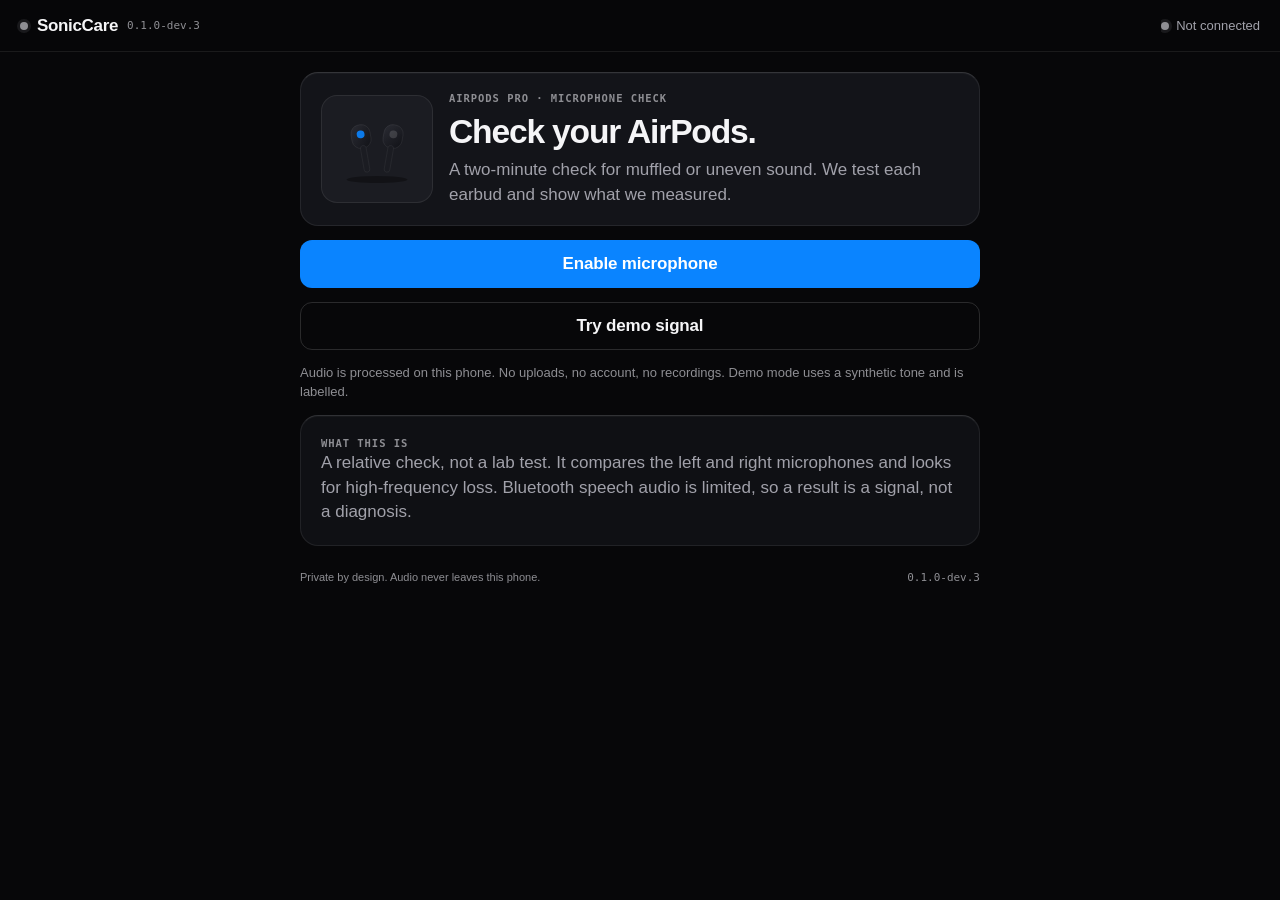
==== web/index.html @ 6864fb4f "feat: add phase 0a PWA validation and Pages deploy" ====
<!doctype html>
<html lang="en">
<head>
  <meta charset="utf-8">
  <meta name="viewport" content="width=device-width, initial-scale=1, viewport-fit=cover">
  <meta name="theme-color" content="#070709">
  <meta name="apple-mobile-web-app-capable" content="yes">
  <meta name="mobile-web-app-capable" content="yes">
  <meta name="apple-mobile-web-app-status-bar-style" content="black-translucent">
  <meta name="apple-mobile-web-app-title" content="SonicCare">
  <meta name="format-detection" content="telephone=no">
  <meta name="description" content="A private, on-device AirPods Pro microphone check. No uploads, no account.">
  <link rel="manifest" href="./manifest.webmanifest">
  <link rel="apple-touch-icon" href="./icon-180.png">
  <link rel="icon" href="./favicon.svg" type="image/svg+xml">
  <link rel="stylesheet" href="./styles.css">
  <title>SonicCare — AirPods microphone check</title>
</head>
<body>
  <header class="topbar">
    <div class="brand">
      <span class="led" id="led" aria-hidden="true"></span>
      <span class="wordmark">SonicCare</span>
      <span class="version" id="version">0.1.0-dev.3</span>
    </div>
    <div class="status" id="status-pill">
      <span class="dot" aria-hidden="true"></span>
      <span id="status-text">Not connected</span>
    </div>
  </header>

  <main>
    <section id="intro" class="stack">
      <div class="hero card">
        <div class="hero-art" aria-hidden="true">
          <svg viewBox="0 0 220 180" role="img" aria-label="Stylised AirPods Pro">
            <defs>
              <linearGradient id="body" x1="0" y1="0" x2="1" y2="1">
                <stop offset="0" stop-color="#2a2b33"/>
                <stop offset="1" stop-color="#111217"/>
              </linearGradient>
            </defs>
            <ellipse cx="110" cy="160" rx="70" ry="8" fill="#000" opacity=".35"/>
            <g transform="rotate(-10 78 88)">
              <rect x="56" y="34" width="44" height="54" rx="20" fill="url(#body)" stroke="#ffffff" stroke-opacity=".14"/>
              <rect x="72" y="82" width="13" height="62" rx="6.5" fill="#1b1c22" stroke="#ffffff" stroke-opacity=".12"/>
              <circle cx="78" cy="56" r="9" fill="#0A84FF" opacity=".9"/>
            </g>
            <g transform="rotate(10 142 88)">
              <rect x="120" y="34" width="44" height="54" rx="20" fill="url(#body)" stroke="#ffffff" stroke-opacity=".14"/>
              <rect x="135" y="82" width="13" height="62" rx="6.5" fill="#1b1c22" stroke="#ffffff" stroke-opacity=".12"/>
              <circle cx="142" cy="56" r="9" fill="#ffffff" opacity=".14"/>
            </g>
          </svg>
        </div>
        <div>
          <p class="micro">AirPods Pro · microphone check</p>
          <h1>Check your AirPods.</h1>
          <p class="muted">A two-minute check for muffled or uneven sound. We test each earbud and show what we measured.</p>
        </div>
      </div>

      <button id="enable" class="primary" type="button">Enable microphone</button>
      <button id="demo" class="secondary" type="button">Try demo signal</button>
      <p class="fine">Audio is processed on this phone. No uploads, no account, no recordings. Demo mode uses a synthetic tone and is labelled.</p>
      <p id="intro-error" class="error hidden" role="alert"></p>

      <div class="card quiet">
        <p class="micro">What this is</p>
        <p class="muted">A relative check, not a lab test. It compares the left and right microphones and looks for high-frequency loss. Bluetooth speech audio is limited, so a result is a signal, not a diagnosis.</p>
      </div>
    </section>

    <section id="session" class="stack hidden" aria-live="polite">
      <div class="card status-card">
        <div class="status-row">
          <div>
            <p class="micro">Input</p>
            <p class="input-label" id="input-label">Waiting for microphone</p>
          </div>
          <div class="status-right">
            <span class="badge" id="route-badge">Unknown</span>
            <span class="micro" id="sample-rate">— Hz</span>
          </div>
        </div>
        <p class="fine" id="route-note">If this is not your AirPods, open Settings → Bluetooth → (i) → Microphone, or check the audio route in Control Center.</p>
        <button id="reconnect" class="secondary" type="button">Reconnect input</button>
      </div>

      <div class="card">
        <div class="step-head">
          <div>
            <p class="micro">Step 1</p>
            <h2>Set the microphone</h2>
          </div>
          <span class="badge" id="scratch-badge">Unverified</span>
        </div>
        <p class="muted">Open <strong>Settings → Bluetooth → (i) → Microphone → Always Left</strong>. Then scratch the bottom silver ring of the left stem with a fingernail for one second.</p>
        <div class="segmented" role="group" aria-label="Which earbud are you testing?">
          <button type="button" data-ear="left" class="selected">Left</button>
          <button type="button" data-ear="right">Right</button>
        </div>
        <button id="scratch" class="secondary" type="button">Start scratch check</button>
        <div class="meter" aria-hidden="true"><div id="scratch-meter"></div></div>
        <p class="fine" id="scratch-result">Not checked yet. No spike means the other microphone is still active.</p>
      </div>

      <div class="card">
        <div class="step-head">
          <div>
            <p class="micro">Step 2 · <span id="ear-label">Left</span></p>
            <h2>Voice test</h2>
          </div>
          <span class="badge" id="phase-badge">Ready</span>
        </div>
        <p class="muted">Say a steady <strong>“Ahh”</strong> for three seconds, then a steady <strong>“Ssss”</strong> for three seconds. Keep the phone still.</p>
        <div class="readout">
          <span id="live-db">—</span><span class="unit">dBFS</span>
        </div>
        <canvas id="spectrum" width="640" height="180" aria-label="Live spectrum"></canvas>
        <p class="micro band-label" id="band-label">High band: 3–6.5 kHz</p>
        <div class="actions">
          <button id="phase-lf" class="primary" type="button">Start “Ahh”</button>
          <button id="phase-hf" class="secondary" type="button">Start “Ssss”</button>
        </div>
        <p class="fine" id="test-status" aria-live="polite">Ready.</p>
      </div>

      <div class="card" id="report-card">
        <div class="step-head">
          <div>
            <p class="micro">Result</p>
            <h2 id="category">Not enough data</h2>
          </div>
          <span class="badge provisional">Provisional</span>
        </div>
        <div class="grid2">
          <div>
            <p class="micro">Left SVR</p>
            <div class="metric" id="left-svr">—</div>
          </div>
          <div>
            <p class="micro">Right SVR</p>
            <div class="metric" id="right-svr">—</div>
          </div>
        </div>
        <p class="muted" id="verdict">Complete both ears to compare.</p>
        <p class="fine">SVR is a relative measure. A low value is a reason to inspect and clean the mesh, not a diagnosis.</p>
        <div class="actions">
          <button id="export" class="secondary" type="button">Export JSON</button>
          <button id="reset" class="secondary" type="button">Reset</button>
        </div>
      </div>

      <div class="card quiet">
        <p class="micro">How to switch ears</p>
        <p class="muted">Go back to iOS Settings, choose the other microphone, then return here and tap <strong>Reconnect input</strong>. The app cannot switch it for you.</p>
      </div>
    </section>

    <footer class="footer">
      <span>Private by design. Audio never leaves this phone.</span>
      <span id="footer-version">0.1.0-dev.3</span>
    </footer>
  </main>

  <script src="./app.js"></script>
</body>
</html>
---- web/styles.css ----
:root {
  color-scheme: dark;
  --bg: #070709;
  --surface: #131419;
  --surface-raised: #1b1c22;
  --line: rgba(255, 255, 255, 0.08);
  --line-strong: rgba(255, 255, 255, 0.14);
  --text: #f5f5f7;
  --muted: #a1a1aa;
  --tertiary: #8e8e93;
  --accent: #0a84ff;
  --accent-ink: #ffffff;
  --good: #30d158;
  --warn: #ff9f0a;
  --bad: #ff453a;
  --radius: 18px;
  --radius-small: 12px;
  --max: 720px;
  --pad: 20px;
  --font: -apple-system, BlinkMacSystemFont, "SF Pro Text", "Segoe UI", Roboto, Helvetica, Arial, sans-serif;
  --mono: ui-monospace, "SF Mono", SFMono-Regular, Menlo, Consolas, monospace;
}

* { box-sizing: border-box; }

html {
  background: var(--bg);
  -webkit-text-size-adjust: 100%;
}

body {
  margin: 0;
  min-height: 100vh;
  background: var(--bg);
  color: var(--text);
  font-family: var(--font);
  font-size: 17px;
  line-height: 1.45;
  -webkit-font-smoothing: antialiased;
}

button, input { font: inherit; }

button {
  min-height: 48px;
  border: 0;
  cursor: pointer;
  touch-action: manipulation;
}

button:focus-visible {
  outline: 2px solid var(--accent);
  outline-offset: 3px;
}

button:disabled {
  opacity: 0.45;
  cursor: not-allowed;
}

.topbar {
  position: sticky;
  top: 0;
  z-index: 10;
  display: flex;
  align-items: center;
  justify-content: space-between;
  gap: 12px;
  padding: max(14px, env(safe-area-inset-top)) var(--pad) 12px;
  background: color-mix(in srgb, var(--bg) 92%, transparent);
  backdrop-filter: blur(14px);
  -webkit-backdrop-filter: blur(14px);
  border-bottom: 1px solid var(--line);
}

.brand {
  display: flex;
  align-items: center;
  gap: 9px;
  min-width: 0;
}

.wordmark {
  font-weight: 650;
  letter-spacing: -0.02em;
  white-space: nowrap;
}

.version {
  color: var(--tertiary);
  font-family: var(--mono);
  font-size: 11px;
  white-space: nowrap;
}

.led, .dot {
  width: 8px;
  height: 8px;
  border-radius: 50%;
  background: var(--tertiary);
  box-shadow: 0 0 0 3px color-mix(in srgb, var(--tertiary) 14%, transparent);
  flex: none;
}

.led.live, .dot.live {
  background: var(--good);
  box-shadow: 0 0 0 3px color-mix(in srgb, var(--good) 16%, transparent);
}

.led.warn, .dot.warn {
  background: var(--warn);
  box-shadow: 0 0 0 3px color-mix(in srgb, var(--warn) 16%, transparent);
}

.led.bad, .dot.bad {
  background: var(--bad);
  box-shadow: 0 0 0 3px color-mix(in srgb, var(--bad) 16%, transparent);
}

.status {
  display: flex;
  align-items: center;
  gap: 7px;
  color: var(--muted);
  font-size: 13px;
  white-space: nowrap;
  overflow: hidden;
  text-overflow: ellipsis;
}

main {
  width: 100%;
  max-width: var(--max);
  margin: 0 auto;
  padding: 20px var(--pad) max(32px, env(safe-area-inset-bottom));
}

.stack {
  display: grid;
  gap: 14px;
}

.card {
  background: var(--surface);
  border: 1px solid var(--line);
  border-top-color: var(--line-strong);
  border-radius: var(--radius);
  padding: 20px;
  box-shadow: 0 1px 0 rgba(255, 255, 255, 0.03) inset;
}

.card.quiet {
  background: color-mix(in srgb, var(--surface) 66%, var(--bg));
}

.hero {
  display: flex;
  align-items: center;
  gap: 16px;
  padding: 18px 20px;
}

.hero-art {
  width: 112px;
  min-width: 112px;
  height: 108px;
  display: grid;
  place-items: center;
  background: var(--surface-raised);
  border: 1px solid var(--line);
  border-radius: 16px;
}

.hero-art svg {
  width: 96px;
  height: 84px;
  display: block;
}

h1, h2, p { margin: 0; }

h1 {
  font-size: clamp(1.7rem, 7vw, 2.1rem);
  line-height: 1.08;
  letter-spacing: -0.035em;
  margin: 8px 0 8px;
}

h2 {
  font-size: 1.18rem;
  line-height: 1.2;
  letter-spacing: -0.02em;
}

.micro {
  color: var(--tertiary);
  font-family: var(--mono);
  font-size: 10.5px;
  font-weight: 600;
  letter-spacing: 0.09em;
  text-transform: uppercase;
}

.muted { color: var(--muted); }

.fine {
  color: var(--tertiary);
  font-size: 13px;
  line-height: 1.4;
}

.error {
  color: var(--bad);
  font-size: 14px;
}

.hidden { display: none !important; }

.primary, .secondary {
  width: 100%;
  border-radius: var(--radius-small);
  padding: 0 18px;
  font-weight: 650;
  letter-spacing: -0.01em;
}

.primary {
  background: var(--accent);
  color: var(--accent-ink);
}

.primary:active { transform: translateY(1px); }

.secondary {
  background: transparent;
  color: var(--text);
  border: 1px solid var(--line-strong);
}

.actions {
  display: grid;
  grid-template-columns: 1fr 1fr;
  gap: 10px;
  margin-top: 14px;
}

.actions .primary, .actions .secondary {
  margin: 0;
}

.status-card {
  display: grid;
  gap: 10px;
}

.status-row {
  display: flex;
  align-items: flex-start;
  justify-content: space-between;
  gap: 12px;
}

.input-label {
  font-size: 16px;
  font-weight: 600;
  margin-top: 4px;
  overflow-wrap: anywhere;
}

.status-right {
  display: grid;
  justify-items: end;
  gap: 4px;
  text-align: right;
}

.badge {
  display: inline-flex;
  align-items: center;
  min-height: 24px;
  padding: 3px 9px;
  border-radius: 999px;
  border: 1px solid var(--line-strong);
  color: var(--muted);
  font-family: var(--mono);
  font-size: 10.5px;
  letter-spacing: 0.03em;
  white-space: nowrap;
}

.badge.good {
  color: var(--good);
  border-color: color-mix(in srgb, var(--good) 35%, transparent);
  background: color-mix(in srgb, var(--good) 10%, transparent);
}

.badge.warn {
  color: var(--warn);
  border-color: color-mix(in srgb, var(--warn) 35%, transparent);
  background: color-mix(in srgb, var(--warn) 10%, transparent);
}

.badge.bad {
  color: var(--bad);
  border-color: color-mix(in srgb, var(--bad) 35%, transparent);
  background: color-mix(in srgb, var(--bad) 10%, transparent);
}

.badge.provisional {
  color: var(--tertiary);
}

.step-head {
  display: flex;
  align-items: flex-start;
  justify-content: space-between;
  gap: 12px;
  margin-bottom: 10px;
}

.step-head h2 { margin-top: 4px; }

.segmented {
  display: grid;
  grid-template-columns: 1fr 1fr;
  gap: 4px;
  padding: 4px;
  margin: 14px 0 10px;
  background: var(--bg);
  border: 1px solid var(--line);
  border-radius: 12px;
}

.segmented button {
  min-height: 42px;
  border-radius: 9px;
  background: transparent;
  color: var(--muted);
  font-weight: 600;
}

.segmented button.selected {
  background: var(--surface-raised);
  color: var(--text);
  box-shadow: 0 1px 0 rgba(255, 255, 255, 0.06) inset;
}

.meter {
  height: 8px;
  margin-top: 12px;
  overflow: hidden;
  background: var(--bg);
  border-radius: 999px;
  border: 1px solid var(--line);
}

.meter > div {
  width: 0;
  height: 100%;
  background: var(--accent);
  border-radius: inherit;
  transition: width 90ms linear;
}

.readout {
  display: flex;
  align-items: baseline;
  gap: 7px;
  margin: 12px 0 10px;
  font-family: var(--mono);
  font-variant-numeric: tabular-nums;
}

#live-db {
  font-size: 2.4rem;
  font-weight: 600;
  letter-spacing: -0.04em;
}

.unit {
  color: var(--tertiary);
  font-size: 13px;
}

canvas {
  display: block;
  width: 100%;
  height: 110px;
  background: #0b0b0e;
  border: 1px solid var(--line);
  border-radius: 12px;
}

.band-label { margin-top: 8px; }

.grid2 {
  display: grid;
  grid-template-columns: 1fr 1fr;
  gap: 14px;
  margin: 12px 0;
}

.metric {
  margin-top: 4px;
  font-family: var(--mono);
  font-size: 1.55rem;
  font-weight: 600;
  font-variant-numeric: tabular-nums;
}

#category { font-size: 1.35rem; }
#category.status-good { color: var(--good); }
#category.status-warn { color: var(--warn); }
#category.status-bad { color: var(--bad); }

.footer {
  display: flex;
  justify-content: space-between;
  gap: 12px;
  padding: 24px 0 8px;
  color: var(--tertiary);
  font-size: 11px;
}

.footer span:last-child {
  font-family: var(--mono);
  white-space: nowrap;
}

@media (max-width: 430px) {
  .hero { align-items: flex-start; }
  .hero-art { width: 92px; min-width: 92px; height: 92px; }
  .hero-art svg { width: 80px; height: 72px; }
  .actions { grid-template-columns: 1fr; }
  .status-row { flex-direction: column; }
  .status-right { justify-items: start; text-align: left; }
}

@media (prefers-reduced-motion: reduce) {
  *, *::before, *::after {
    transition: none !important;
    animation: none !important;
  }
}
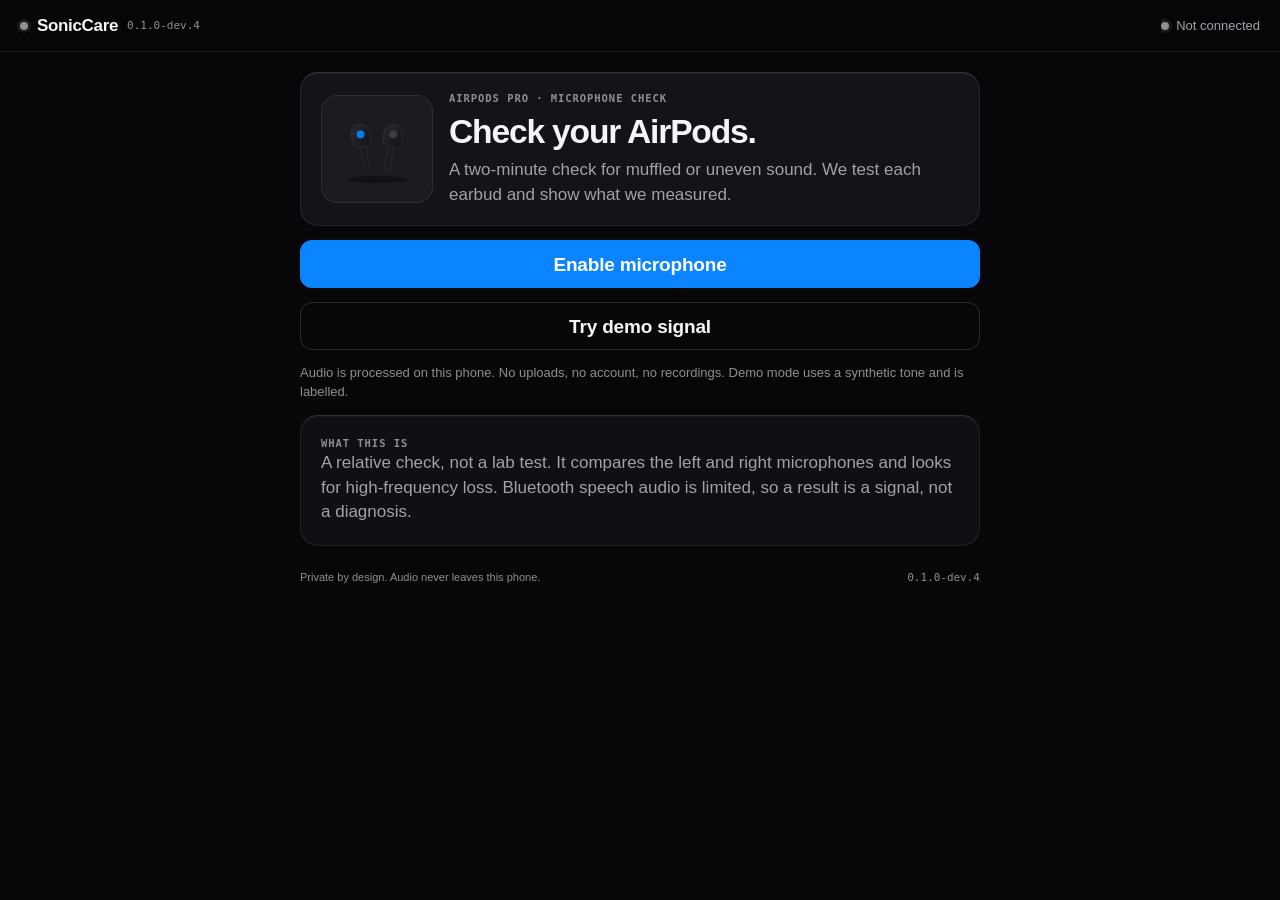
==== commit dcf21b40: "fix: audit native and PWA measurement safety - gate PWA categories on verified scratch and AirPods i" ====
--- a/web/index.html
+++ b/web/index.html
@@ -21,13 +21,15 @@
     <div class="brand">
       <span class="led" id="led" aria-hidden="true"></span>
       <span class="wordmark">SonicCare</span>
-      <span class="version" id="version">0.1.0-dev.3</span>
+      <span class="version" id="version">0.1.0-dev.4</span>
     </div>
     <div class="status" id="status-pill">
       <span class="dot" aria-hidden="true"></span>
       <span id="status-text">Not connected</span>
     </div>
   </header>
+
+  <div id="drying-banner" class="banner hidden" role="status"></div>
 
   <main>
     <section id="intro" class="stack">
@@ -117,6 +119,7 @@
         <div class="readout">
           <span id="live-db">—</span><span class="unit">dBFS</span>
         </div>
+        <div class="meter capture" aria-hidden="true"><div id="capture-meter"></div></div>
         <canvas id="spectrum" width="640" height="180" aria-label="Live spectrum"></canvas>
         <p class="micro band-label" id="band-label">High band: 3–6.5 kHz</p>
         <div class="actions">
@@ -148,8 +151,28 @@
         <p class="fine">SVR is a relative measure. A low value is a reason to inspect and clean the mesh, not a diagnosis.</p>
         <div class="actions">
           <button id="export" class="secondary" type="button">Export JSON</button>
+          <button id="copy" class="secondary" type="button">Copy JSON</button>
           <button id="reset" class="secondary" type="button">Reset</button>
         </div>
+      </div>
+
+      <div class="card" id="cleaning-card">
+        <div class="step-head">
+          <div>
+            <p class="micro">Care</p>
+            <h2>Clean the mesh</h2>
+          </div>
+          <span class="badge">Apple method</span>
+        </div>
+        <p class="muted">Clean only the meshes Apple highlights. Keep liquids out of the openings.</p>
+        <div class="zones">
+          <div class="zone"><span class="zone-num">1</span><div><strong>Stem ring</strong><p>Primary call microphone at the bottom.</p></div></div>
+          <div class="zone"><span class="zone-num">2</span><div><strong>Speaker mesh</strong><p>Under the silicone tip.</p></div></div>
+          <div class="zone"><span class="zone-num">3</span><div><strong>Outer ANC mesh</strong><p>The black outer grille.</p></div></div>
+          <div class="zone"><span class="zone-num">4</span><div><strong>Inner pressure port</strong><p>Do not poke it with tools.</p></div></div>
+        </div>
+        <p class="fine"><strong>Apple's method:</strong> micellar water with PEG-6 Caprylic/Capric Glycerides, a soft children's toothbrush, blot on a paper towel, rinse with distilled water, then dry for at least 2 hours. No ethanol on the mesh, no compressed air, no vacuum, no Blu-Tack, no sharp tools.</p>
+        <button id="dry-timer" class="secondary" type="button">Start 2-hour dry timer</button>
       </div>
 
       <div class="card quiet">
@@ -160,7 +183,7 @@
 
     <footer class="footer">
       <span>Private by design. Audio never leaves this phone.</span>
-      <span id="footer-version">0.1.0-dev.3</span>
+      <span id="footer-version">0.1.0-dev.4</span>
     </footer>
   </main>
 
--- a/web/styles.css
+++ b/web/styles.css
@@ -220,8 +220,19 @@
   width: 100%;
   border-radius: var(--radius-small);
   padding: 0 18px;
+  font-size: 19px;
   font-weight: 650;
   letter-spacing: -0.01em;
+}
+
+.button-link {
+  display: flex;
+  align-items: center;
+  justify-content: center;
+  min-height: 52px;
+  margin: 14px 0;
+  text-decoration: none;
+  text-align: center;
 }
 
 .primary {
@@ -362,6 +373,75 @@
   transition: width 90ms linear;
 }
 
+.meter.capture {
+  height: 6px;
+  margin: 0 0 10px;
+}
+
+.meter.capture > div {
+  background: var(--accent);
+}
+
+.banner {
+  position: sticky;
+  top: 58px;
+  z-index: 9;
+  width: calc(100% - 40px);
+  max-width: 680px;
+  margin: 10px auto 0;
+  padding: 12px 16px;
+  border: 1px solid color-mix(in srgb, var(--warn) 40%, transparent);
+  border-radius: 12px;
+  background: #1a1408;
+  color: var(--warn);
+  font-size: 13px;
+  line-height: 1.35;
+}
+
+.zones {
+  display: grid;
+  gap: 10px;
+  margin: 14px 0;
+}
+
+.zone {
+  display: flex;
+  gap: 12px;
+  padding-bottom: 10px;
+  border-bottom: 1px solid var(--line);
+}
+
+.zone:last-child {
+  padding-bottom: 0;
+  border-bottom: 0;
+}
+
+.zone strong {
+  display: block;
+  font-size: 15px;
+}
+
+.zone p {
+  margin: 2px 0 0;
+  color: var(--tertiary);
+  font-size: 13px;
+  line-height: 1.35;
+}
+
+.zone-num {
+  display: grid;
+  place-items: center;
+  flex: none;
+  width: 26px;
+  height: 26px;
+  border: 1px solid var(--line-strong);
+  border-radius: 8px;
+  color: var(--accent);
+  font-family: var(--mono);
+  font-size: 12px;
+  font-weight: 600;
+}
+
 .readout {
   display: flex;
   align-items: baseline;
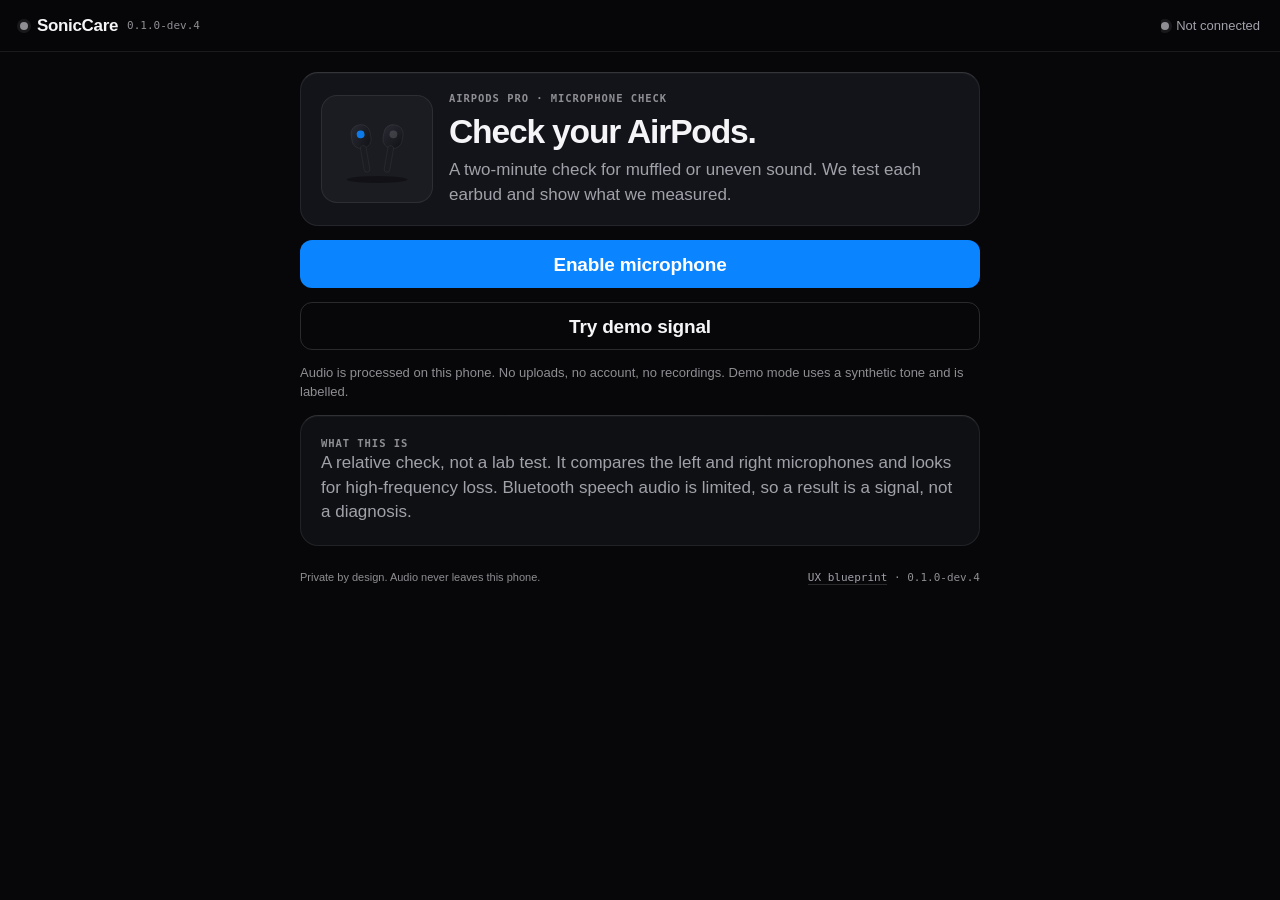
==== commit fb17a63c: "feat: add the interactive Phase 1 UX blueprint" ====
--- a/web/index.html
+++ b/web/index.html
@@ -183,7 +183,7 @@
 
     <footer class="footer">
       <span>Private by design. Audio never leaves this phone.</span>
-      <span id="footer-version">0.1.0-dev.4</span>
+      <span><a href="./blueprint/">UX blueprint</a> · <span id="footer-version">0.1.0-dev.4</span></span>
     </footer>
   </main>
 
--- a/web/styles.css
+++ b/web/styles.css
@@ -259,6 +259,124 @@
   margin: 0;
 }
 
+.checklist {
+  display: grid;
+  margin-top: 12px;
+}
+
+.check {
+  padding: 14px 0;
+  border-top: 1px solid var(--line);
+}
+
+.check:first-child {
+  padding-top: 2px;
+  border-top: 0;
+}
+
+.check-title {
+  font-size: 15px;
+  font-weight: 600;
+}
+
+.check-note {
+  margin-top: 2px;
+  color: var(--tertiary);
+  font-size: 13px;
+  line-height: 1.35;
+}
+
+.check-states {
+  display: flex;
+  gap: 6px;
+  margin-top: 10px;
+}
+
+.check-btn {
+  flex: 1 1 0;
+  min-height: 44px;
+  border-radius: 9px;
+  border: 1px solid var(--line);
+  background: transparent;
+  color: var(--muted);
+  font-size: 14px;
+  font-weight: 600;
+}
+
+.check-btn[aria-pressed="true"][data-state="pass"] {
+  color: var(--good);
+  border-color: color-mix(in srgb, var(--good) 40%, transparent);
+  background: color-mix(in srgb, var(--good) 10%, transparent);
+}
+
+.check-btn[aria-pressed="true"][data-state="fail"] {
+  color: var(--bad);
+  border-color: color-mix(in srgb, var(--bad) 40%, transparent);
+  background: color-mix(in srgb, var(--bad) 10%, transparent);
+}
+
+.check-btn[aria-pressed="true"][data-state="skip"] {
+  color: var(--text);
+  border-color: var(--line-strong);
+  background: var(--surface-raised);
+}
+
+.field {
+  display: grid;
+  gap: 6px;
+  margin-top: 14px;
+  color: var(--muted);
+  font-size: 14px;
+  font-weight: 600;
+}
+
+.field input,
+.field textarea {
+  width: 100%;
+  min-height: 46px;
+  padding: 10px 12px;
+  background: var(--bg);
+  border: 1px solid var(--line-strong);
+  border-radius: 10px;
+  color: var(--text);
+  font: inherit;
+  font-weight: 400;
+}
+
+.field textarea {
+  min-height: 86px;
+  resize: vertical;
+}
+
+.field input:focus-visible,
+.field textarea:focus-visible {
+  outline: 2px solid var(--accent);
+  outline-offset: 2px;
+}
+
+.result {
+  margin: 12px 0;
+  padding: 14px;
+  background: var(--bg);
+  border: 1px solid var(--line);
+  border-radius: 12px;
+  color: var(--muted);
+  font-family: var(--mono);
+  font-size: 12px;
+  line-height: 1.5;
+  white-space: pre-wrap;
+  overflow-wrap: anywhere;
+}
+
+.copy-status {
+  min-height: 18px;
+  margin-top: 8px;
+}
+
+#reset {
+  margin-top: 10px;
+}
+
 .status-card {
   display: grid;
   gap: 10px;
@@ -502,6 +620,9 @@
   font-size: 11px;
 }
 
+.footer a { color: var(--muted); text-decoration: none; border-bottom: 1px solid var(--line-strong); }
+.footer a:hover { color: var(--text); }
+
 .footer span:last-child {
   font-family: var(--mono);
   white-space: nowrap;
